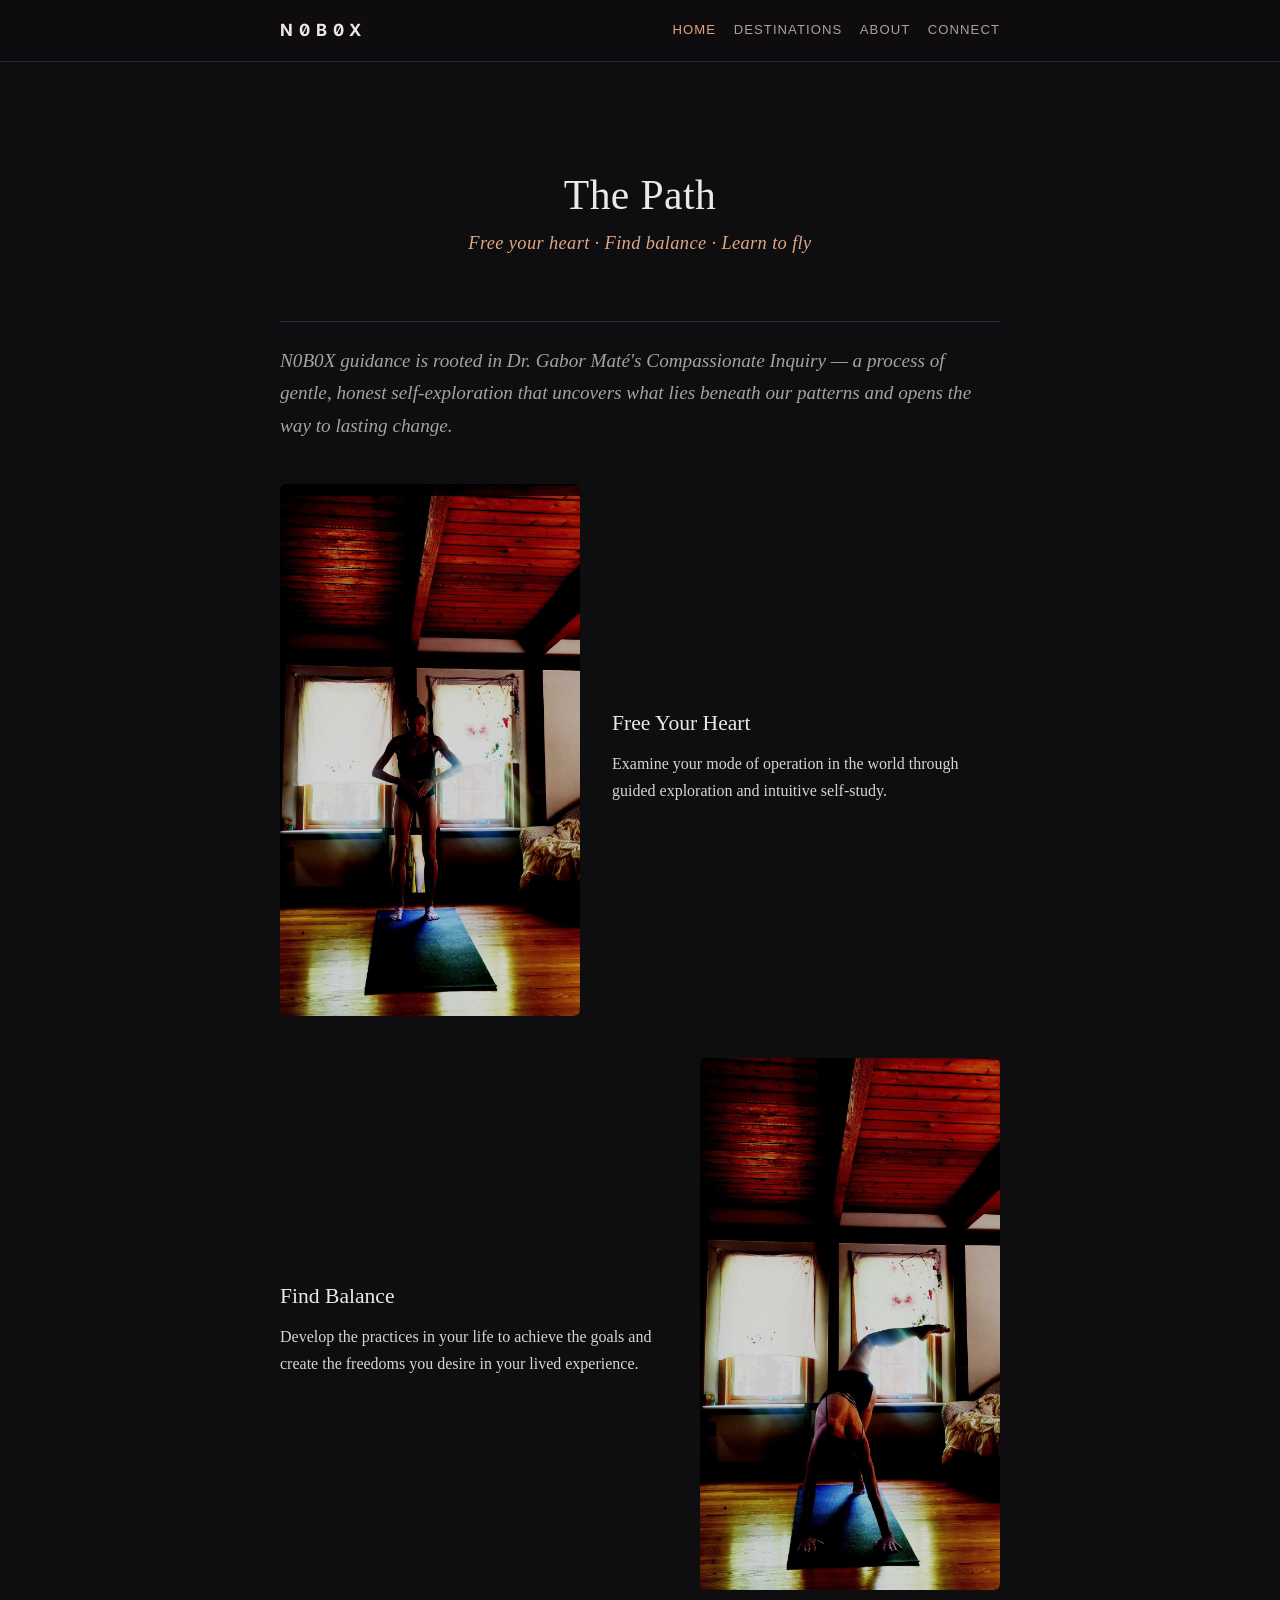
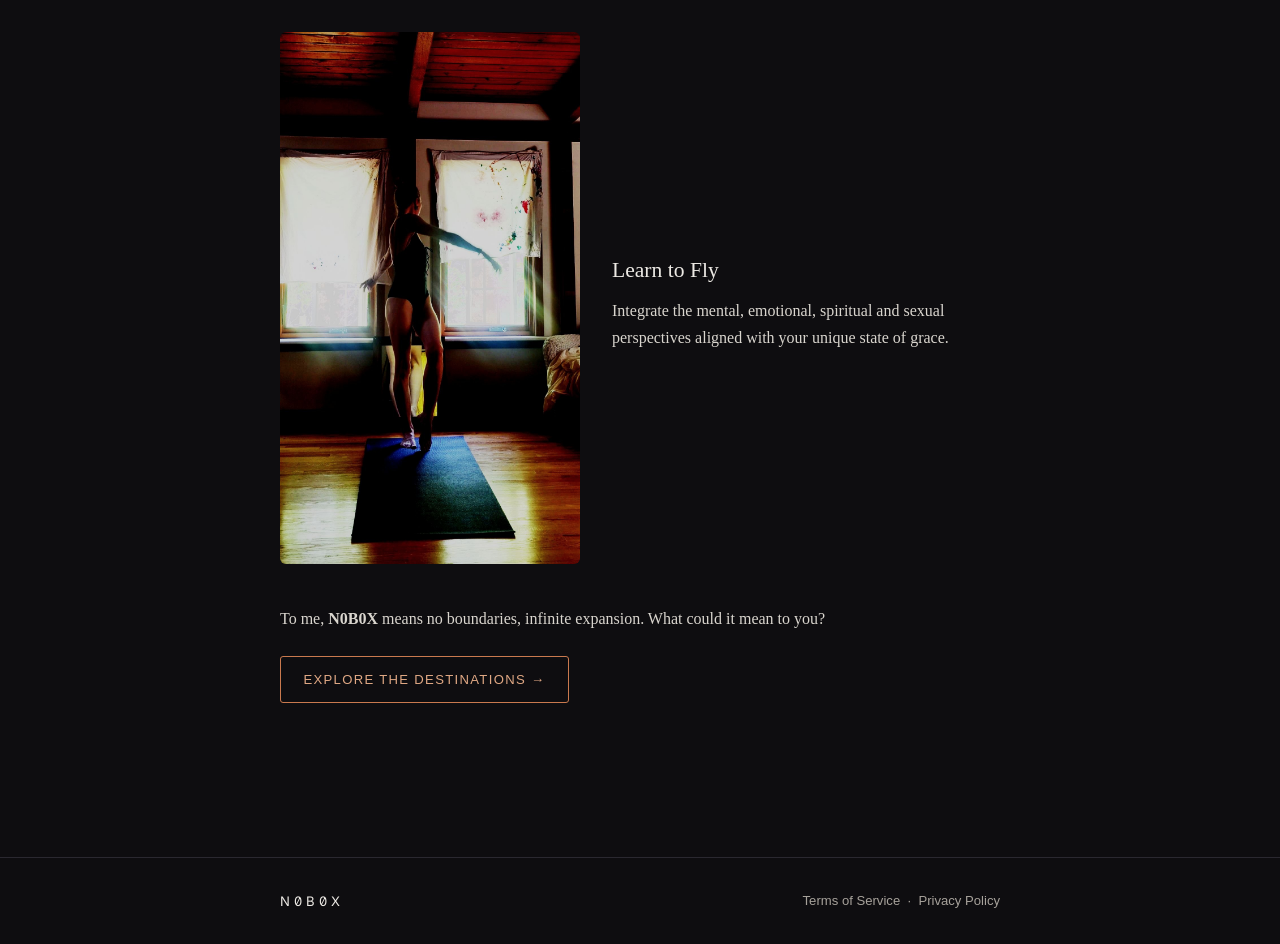
==== index.html @ 1980ce29 "Add files via upload" ====
<!DOCTYPE html>
<html lang="en">
<head>
<meta charset="utf-8">
<meta name="viewport" content="width=device-width, initial-scale=1">
<title>N0B0X — Free Your Heart</title>
<meta name="description" content="N0B0X — compassionate guidance for relational growth, self-discovery, and goal actualization with Dr. Julia R. Chandler.">
<link rel="stylesheet" href="style.css">
<link rel="preconnect" href="https://fonts.gstatic.com" crossorigin>
<link href="https://fonts.googleapis.com/css2?family=Inter:wght@600;700&display=swap" rel="stylesheet">
</head>
<body>
<header class="site">
  <nav>
    <a class="brand" href="index.html">N0B0X</a>
    <ul>
      <li><a href="index.html" class="active">Home</a></li>
      <li><a href="destinations.html">Destinations</a></li>
      <li><a href="about.html">About</a></li>
      <li><a href="connect.html">Connect</a></li>
    </ul>
  </nav>
</header>

<main>
  <div class="hero-text">
    <h1>The Path</h1>
    <p class="tagline">Free your heart &middot; Find balance &middot; Learn to fly</p>
  </div>

  <section>
    <p class="lead">N0B0X guidance is rooted in Dr. Gabor Mat&eacute;'s Compassionate Inquiry &mdash; a process of gentle, honest self-exploration that uncovers what lies beneath our patterns and opens the way to lasting change.</p>
  </section>

  <section class="feature">
    <img src="assets/free.jpg" alt="Standing in stillness, hands at the waist, in warm window light">
    <div class="txt">
      <h3>Free Your Heart</h3>
      <p>Examine your mode of operation in the world through guided exploration and intuitive self-study.</p>
    </div>
  </section>

  <section class="feature rev">
    <img src="assets/balance.jpg" alt="A grounded forward fold, weight balanced between hands and feet">
    <div class="txt">
      <h3>Find Balance</h3>
      <p>Develop the practices in your life to achieve the goals and create the freedoms you desire in your lived experience.</p>
    </div>
  </section>

  <section class="feature">
    <img src="assets/fly.jpg" alt="Standing with arms opened wide like wings toward the light">
    <div class="txt">
      <h3>Learn to Fly</h3>
      <p>Integrate the mental, emotional, spiritual and sexual perspectives aligned with your unique state of grace.</p>
    </div>
  </section>

  <section>
    <p>To me, <strong>N0B0X</strong> means no boundaries, infinite expansion. What could it mean to you?</p>
    <p><a class="btn" href="destinations.html">Explore the destinations &rarr;</a></p>
  </section>
</main>

<footer class="site">
  <div class="inner">
    <span class="brand-sm">N0B0X</span>
    <span><a href="terms.html">Terms of Service</a> &nbsp;·&nbsp; <a href="privacy.html">Privacy Policy</a></span>
  </div>
</footer>
</body>
</html>
---- style.css ----
/* N0B0X — shared stylesheet */
:root{
  --bg:#0e0d10;
  --bg-soft:#16151a;
  --ink:#ece9e4;
  --muted:#a7a29b;
  --accent:#c9794e;
  --accent-soft:#e0a884;
  --line:#2a2830;
  --maxw:760px;
}
*{box-sizing:border-box;margin:0;padding:0}
html{scroll-behavior:smooth}
body{
  background:var(--bg);
  color:var(--ink);
  font-family:Georgia,"Times New Roman",serif;
  line-height:1.7;
  -webkit-font-smoothing:antialiased;
}
a{color:var(--accent-soft);text-decoration:none}
a:hover{color:var(--accent)}

/* Nav */
header.site{
  position:sticky;top:0;z-index:10;
  background:rgba(14,13,16,.86);
  backdrop-filter:blur(8px);
  border-bottom:1px solid var(--line);
}
nav{
  max-width:var(--maxw);margin:0 auto;
  display:flex;align-items:center;justify-content:space-between;
  flex-wrap:wrap;gap:.5rem 1.5rem;
  padding:1rem 1.25rem;
}
.brand{
  font-family:"Inter","Helvetica Neue",Arial,sans-serif;
  font-feature-settings:"zero" 1;font-variant-numeric:slashed-zero;
  letter-spacing:.35em;font-weight:700;font-size:1.05rem;
  color:var(--ink);
}
nav ul{list-style:none;display:flex;flex-wrap:wrap;gap:1.1rem;
  font-family:"Helvetica Neue",Arial,sans-serif;
  font-size:.82rem;letter-spacing:.08em;text-transform:uppercase}
nav ul a{color:var(--muted)}
nav ul a:hover,nav ul a.active{color:var(--accent-soft)}

/* Layout */
main{max-width:var(--maxw);margin:0 auto;padding:3.5rem 1.25rem 4rem}
section{margin-bottom:2.6rem}
h1{font-size:2.6rem;line-height:1.15;font-weight:400;letter-spacing:.01em;margin-bottom:.4rem}
h2{font-family:"Helvetica Neue",Arial,sans-serif;font-size:1.0rem;letter-spacing:.18em;
  text-transform:uppercase;color:var(--accent-soft);font-weight:600;margin:2.2rem 0 .9rem}
h3{font-size:1.35rem;font-weight:400;margin:1.6rem 0 .5rem;color:var(--ink)}
p{margin-bottom:1.1rem;color:#d9d5ce}
.lead{font-size:1.2rem;color:var(--muted);font-style:italic}
.muted{color:var(--muted)}
ul.clean{list-style:none;margin:.4rem 0 1.4rem}
ul.clean li{padding:.35rem 0 .35rem 1.4rem;position:relative;color:#d9d5ce}
ul.clean li::before{content:"—";position:absolute;left:0;color:var(--accent)}

/* Hero */
.hero{position:relative;border-radius:6px;overflow:hidden;margin-bottom:2.5rem;
  min-height:480px;display:flex;align-items:flex-end}
.hero img{position:absolute;inset:0;width:100%;height:100%;object-fit:cover;object-position:center}
.hero .overlay{position:relative;z-index:2;padding:2.5rem 2rem;
  background:linear-gradient(to top,rgba(8,7,10,.85),rgba(8,7,10,0));width:100%}
.hero h1{margin-bottom:.2rem}
.hero .tagline{font-size:1.35rem;color:var(--accent-soft);font-style:italic}

/* Portrait */
figure.portrait{text-align:center;margin:1.5rem auto 2rem}
figure.portrait img{width:230px;max-width:70%;border-radius:4px;filter:grayscale(.15)}
figure.portrait figcaption{margin-top:.7rem;color:var(--muted);
  font-family:"Helvetica Neue",Arial,sans-serif;letter-spacing:.06em;font-size:.9rem}

/* Text hero (home) */
.hero-text{text-align:center;padding:3.4rem 1rem 2.8rem;margin-bottom:1.4rem;
  border-bottom:1px solid var(--line)}
.hero-text h1{margin-bottom:.5rem}
.hero-text .tagline{font-size:1.15rem;color:var(--accent-soft);font-style:italic;
  letter-spacing:.02em}

/* Feature rows (home — concept + photo) */
.feature{display:flex;gap:2rem;align-items:center;margin:2.6rem 0}
.feature img{width:300px;max-width:46%;flex-shrink:0;border-radius:6px;
  object-fit:cover;filter:grayscale(.08)}
.feature .txt{flex:1}
.feature.rev{flex-direction:row-reverse}
@media(max-width:560px){
  .feature,.feature.rev{flex-direction:column;text-align:center;gap:1.1rem}
  .feature img{width:82%;max-width:330px}
}

/* Cards (destinations) */
.card{border:1px solid var(--line);border-radius:6px;padding:1.4rem 1.6rem;margin-bottom:1.2rem;
  background:var(--bg-soft)}
.card h3{margin-top:0}

/* Callout / contact */
.callout{border-left:3px solid var(--accent);padding:.6rem 0 .6rem 1.2rem;
  font-style:italic;color:var(--muted);margin:1.6rem 0}
.btn{display:inline-block;font-family:"Helvetica Neue",Arial,sans-serif;
  letter-spacing:.1em;text-transform:uppercase;font-size:.82rem;
  border:1px solid var(--accent);color:var(--accent-soft);
  padding:.7rem 1.4rem;border-radius:3px;margin-top:.4rem}
.btn:hover{background:var(--accent);color:#0e0d10}

.note{border:1px dashed var(--line);border-radius:6px;padding:1rem 1.2rem;
  color:var(--muted);font-size:.92rem;background:rgba(255,255,255,.02)}

/* Footer */
footer.site{border-top:1px solid var(--line);margin-top:3rem}
footer.site .inner{max-width:var(--maxw);margin:0 auto;padding:2rem 1.25rem;
  display:flex;justify-content:space-between;flex-wrap:wrap;gap:1rem;
  font-family:"Helvetica Neue",Arial,sans-serif;font-size:.82rem;color:var(--muted)}
footer.site a{color:var(--muted)}
footer.site .brand-sm{font-family:"Inter","Helvetica Neue",Arial,sans-serif;
  font-feature-settings:"zero" 1;font-variant-numeric:slashed-zero;
  letter-spacing:.3em;color:var(--ink)}

@media(max-width:560px){
  h1{font-size:2rem}
  .hero{min-height:380px}
  nav{justify-content:center}
}
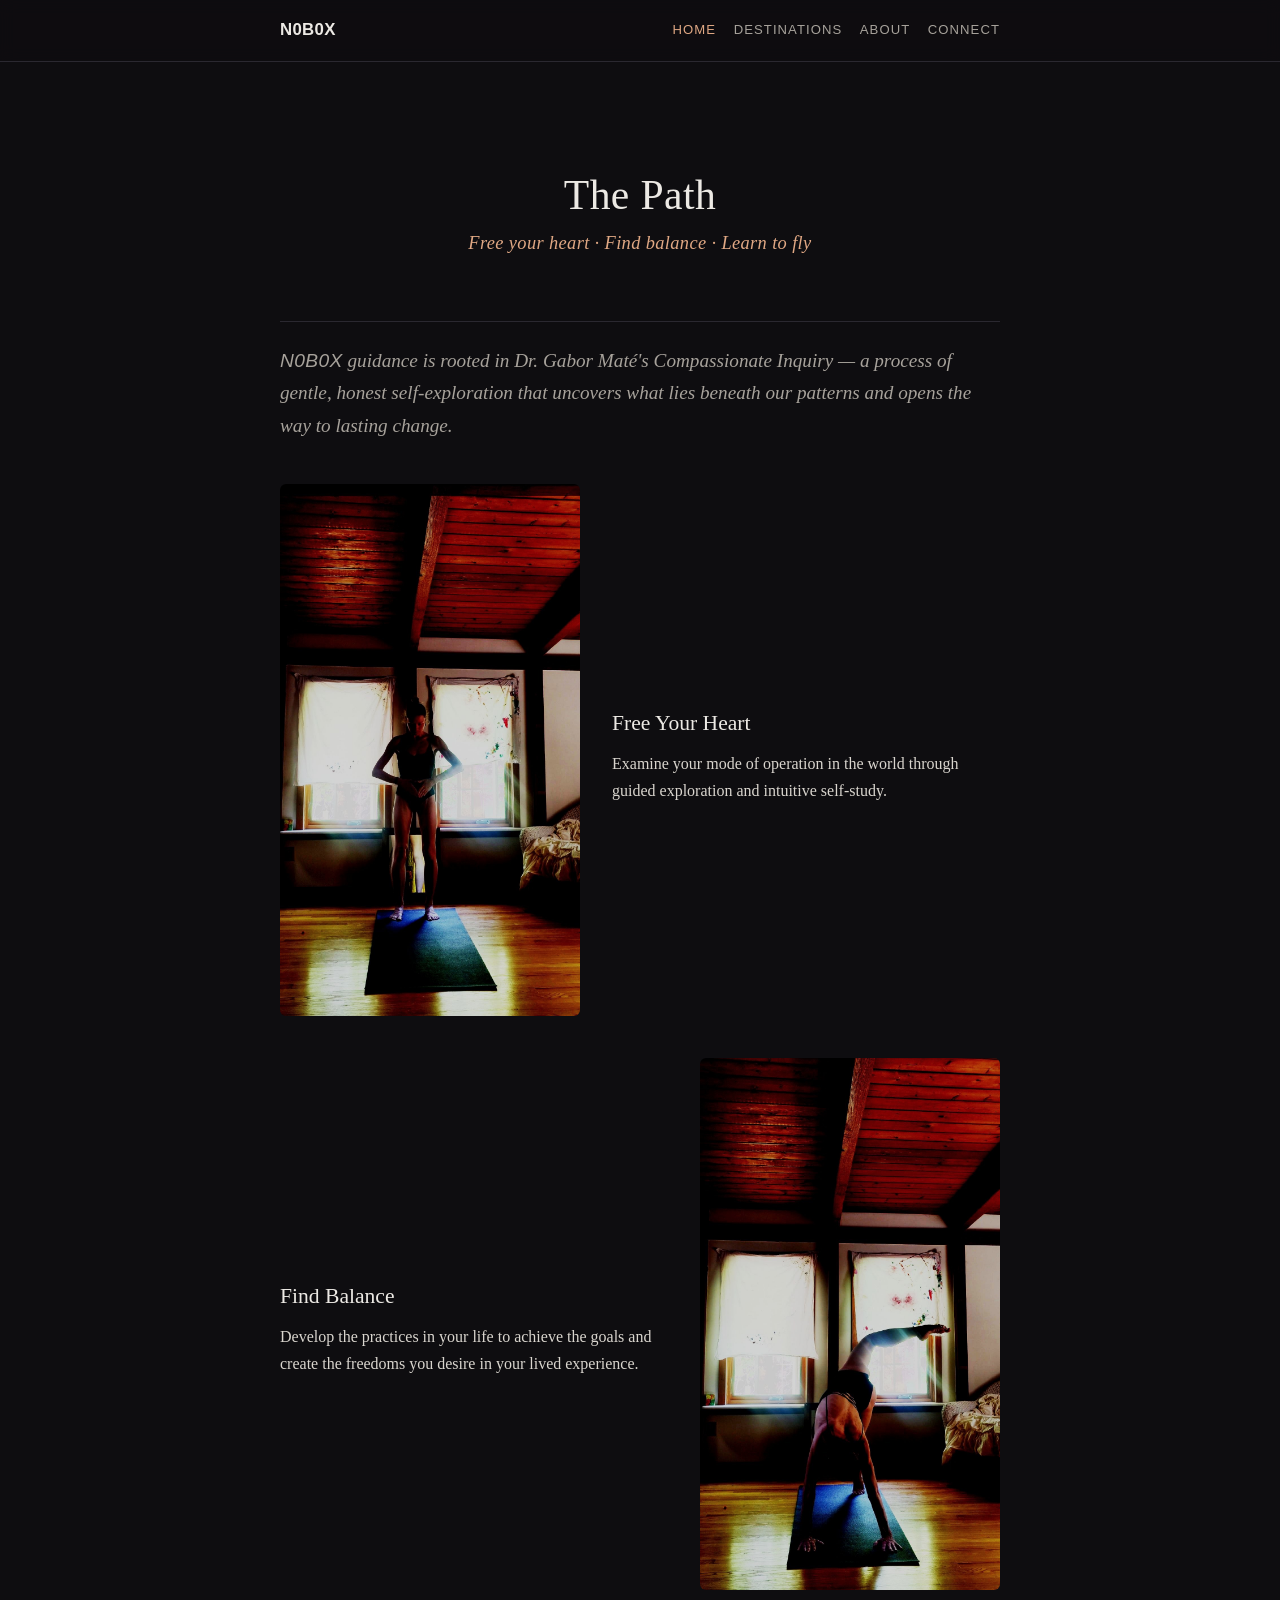
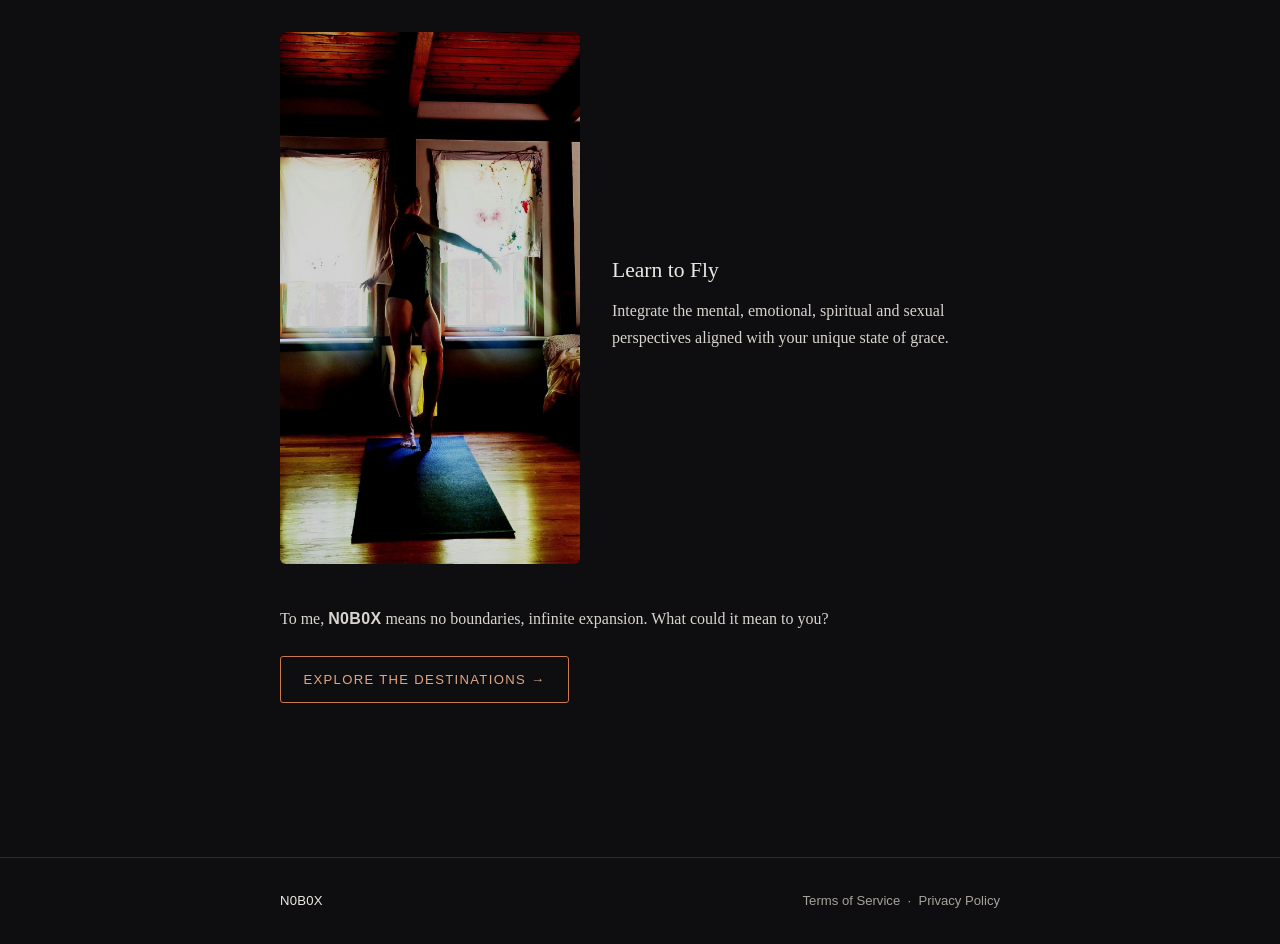
==== commit 57324a2f: "Add files via upload" ====
--- a/index.html
+++ b/index.html
@@ -6,13 +6,11 @@
 <title>N0B0X — Free Your Heart</title>
 <meta name="description" content="N0B0X — compassionate guidance for relational growth, self-discovery, and goal actualization with Dr. Julia R. Chandler.">
 <link rel="stylesheet" href="style.css">
-<link rel="preconnect" href="https://fonts.gstatic.com" crossorigin>
-<link href="https://fonts.googleapis.com/css2?family=Inter:wght@600;700&display=swap" rel="stylesheet">
 </head>
 <body>
 <header class="site">
   <nav>
-    <a class="brand" href="index.html">N0B0X</a>
+    <a class="brand" href="index.html"><span class="nobox">N0B0X</span></a>
     <ul>
       <li><a href="index.html" class="active">Home</a></li>
       <li><a href="destinations.html">Destinations</a></li>
@@ -29,7 +27,7 @@
   </div>
 
   <section>
-    <p class="lead">N0B0X guidance is rooted in Dr. Gabor Mat&eacute;'s Compassionate Inquiry &mdash; a process of gentle, honest self-exploration that uncovers what lies beneath our patterns and opens the way to lasting change.</p>
+    <p class="lead"><span class="nobox">N0B0X</span> guidance is rooted in Dr. Gabor Mat&eacute;'s Compassionate Inquiry &mdash; a process of gentle, honest self-exploration that uncovers what lies beneath our patterns and opens the way to lasting change.</p>
   </section>
 
   <section class="feature">
@@ -57,14 +55,14 @@
   </section>
 
   <section>
-    <p>To me, <strong>N0B0X</strong> means no boundaries, infinite expansion. What could it mean to you?</p>
+    <p>To me, <strong><span class="nobox">N0B0X</span></strong> means no boundaries, infinite expansion. What could it mean to you?</p>
     <p><a class="btn" href="destinations.html">Explore the destinations &rarr;</a></p>
   </section>
 </main>
 
 <footer class="site">
   <div class="inner">
-    <span class="brand-sm">N0B0X</span>
+    <span class="brand-sm"><span class="nobox">N0B0X</span></span>
     <span><a href="terms.html">Terms of Service</a> &nbsp;·&nbsp; <a href="privacy.html">Privacy Policy</a></span>
   </div>
 </footer>
--- a/style.css
+++ b/style.css
@@ -1,4 +1,8 @@
 /* N0B0X — shared stylesheet */
+@font-face{font-family:'NoboxMono';font-weight:400;font-style:normal;font-display:swap;
+  src:url('assets/nobox-mono.woff2') format('woff2');}
+@font-face{font-family:'NoboxMono';font-weight:700;font-style:normal;font-display:swap;
+  src:url('assets/nobox-mono-bold.woff2') format('woff2');}
 :root{
   --bg:#0e0d10;
   --bg-soft:#16151a;
@@ -35,9 +39,8 @@
   padding:1rem 1.25rem;
 }
 .brand{
-  font-family:"Inter","Helvetica Neue",Arial,sans-serif;
-  font-feature-settings:"zero" 1;font-variant-numeric:slashed-zero;
-  letter-spacing:.35em;font-weight:700;font-size:1.05rem;
+  font-family:"NoboxMono","Helvetica Neue",Arial,sans-serif;
+  letter-spacing:.30em;font-weight:700;font-size:1.05rem;
   color:var(--ink);
 }
 nav ul{list-style:none;display:flex;flex-wrap:wrap;gap:1.1rem;
@@ -110,15 +113,18 @@
 .note{border:1px dashed var(--line);border-radius:6px;padding:1rem 1.2rem;
   color:var(--muted);font-size:.92rem;background:rgba(255,255,255,.02)}
 
+/* Inline N0B0X wordmark in body text — embedded slashed-zero font */
+.nobox{font-family:"NoboxMono","Helvetica Neue",Arial,sans-serif;
+  letter-spacing:.02em}
+
 /* Footer */
 footer.site{border-top:1px solid var(--line);margin-top:3rem}
 footer.site .inner{max-width:var(--maxw);margin:0 auto;padding:2rem 1.25rem;
   display:flex;justify-content:space-between;flex-wrap:wrap;gap:1rem;
   font-family:"Helvetica Neue",Arial,sans-serif;font-size:.82rem;color:var(--muted)}
 footer.site a{color:var(--muted)}
-footer.site .brand-sm{font-family:"Inter","Helvetica Neue",Arial,sans-serif;
-  font-feature-settings:"zero" 1;font-variant-numeric:slashed-zero;
-  letter-spacing:.3em;color:var(--ink)}
+footer.site .brand-sm{font-family:"NoboxMono","Helvetica Neue",Arial,sans-serif;
+  letter-spacing:.28em;color:var(--ink)}
 
 @media(max-width:560px){
   h1{font-size:2rem}
